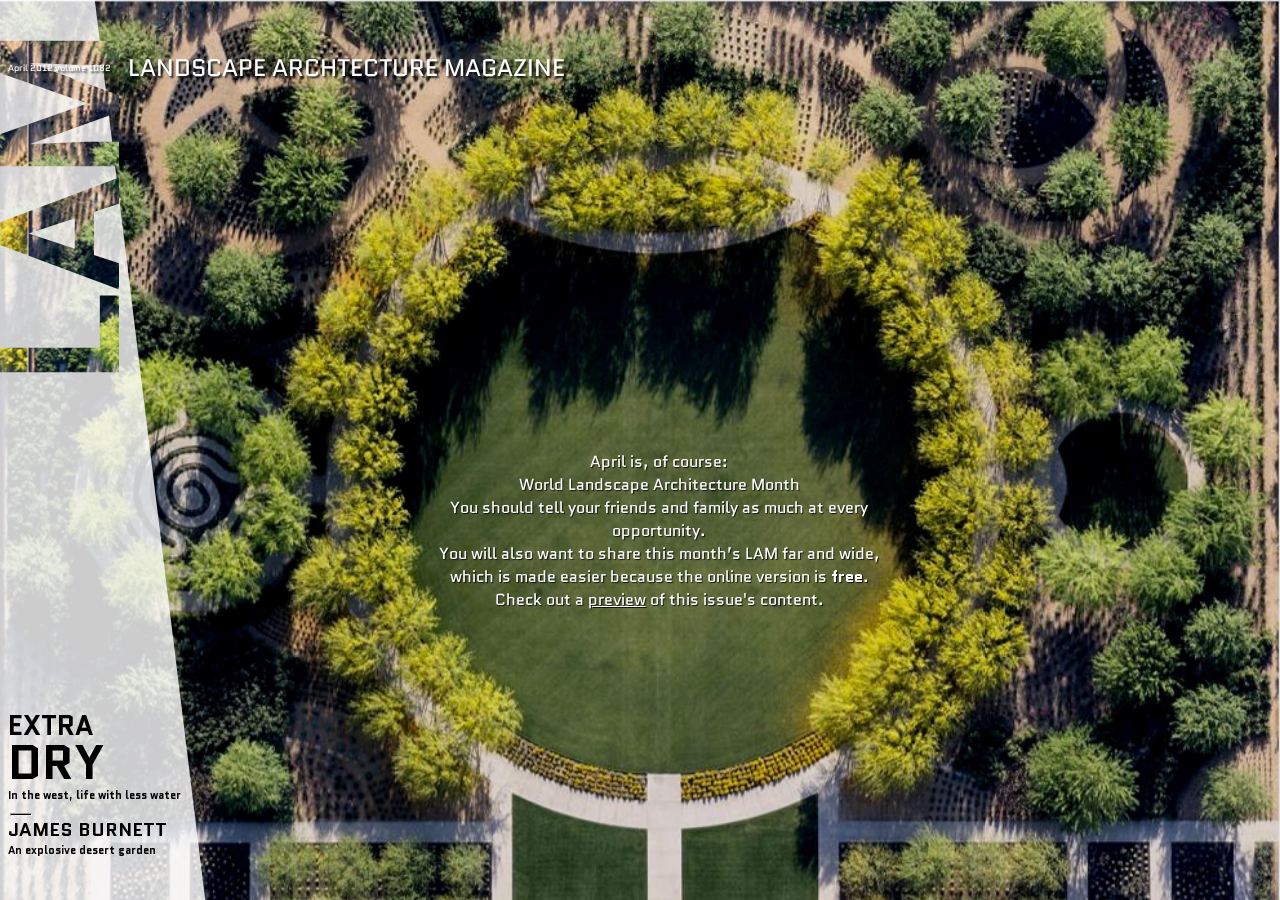
==== index.html @ 43301cc8 "LAM magazine layout" ====
<!DOCTYPE html>
<html lang="en">
<head>
    <meta charset="UTF-8">
    <title>LAM</title>
    <link rel="stylesheet" href="css/main.css">
    <link href='https://fonts.googleapis.com/css?family=Roboto:400,700,900|Rajdhani:400,600,700|Electrolize|Quantico:400,700' rel='stylesheet' type='text/css'>
</head>
<body>

<img src="img/lam.jpg" id="bg" alt="garden">
<header></header>
<h1 class="header-title">Lam</h1>
<h2 class="header-subtitle">Landscape archtecture magazine</h2>
<p class="header-issue">April 2012 volume 1082</p>
<div class="header-highlighted">
    <h2>Extra</h2><h2>Dry</h2>
    <p>In the west, life with less water</p>
    <hr>
    <h3>James Burnett</h3>
    <p>An explosive desert garden</p>
</div>

<main class="main-shaped">
    <p>
        April is, of course:<br> <a id="link" href="https://www.asla.org/contentdetail.aspx?id=45783" target="_blank">World Landscape Architecture Month</a><br>You should tell your friends and family as much at every opportunity.<br>You will also want to share this month’s LAM far and wide,<br> which is made easier because the online version is <b>free</b>.<p>Check out a <a id="modal" href="#openModal">preview</a> of this issue's content.
    </p>
</main>

<div id="openModal" class="modal">
    <div class="modal-content">
        <a href="#close" title="Close" class="modal-close">x</a>
        <ul class="issue-preview">
            <li><img src="img/thumb1.jpg" alt="garden"></li>
            <li><img src="img/thumb2.jpg" alt="garden"></li>
            <li><img src="img/thumb3.jpg" alt="garden"></li>
        </ul>
    </div>
</div>

</body>
</html>
---- css/main.css ----
@media screen and (max-width: 690px) {
  .main-shaped p {
    margin: auto 0 0 33%;
    font-size: 13px; } }
@media screen and (max-width: 479px) {
  .main-shaped p {
    background-color: rgba(34, 34, 34, 0.6); }

  .header-highlighted {
    position: fixed !important;
    top: 30em !important; } }
body {
  text-rendering: optimizeLegibility !important;
  -webkit-font-smoothing: antialiased !important;
  font-family: Quantico, sans-serif; }

h1, h2, h3 {
  text-transform: uppercase; }

h2, h3 {
  margin: 0;
  padding: 0; }

#bg {
  position: fixed;
  top: 0;
  left: 0;
  min-width: 100%;
  min-height: 100%; }

header {
  transform: skewX(7deg);
  position: absolute;
  top: 0;
  left: -100px;
  width: 250px;
  height: 100vh;
  background-color: rgba(255, 255, 255, 0.8); }

.header-title {
  position: absolute;
  top: -5px;
  left: -115px;
  font-family: Roboto, sans-serif;
  font-weight: 700;
  font-size: 10.5em;
  transform: rotate(-90deg);
  color: #fff;
  /* just incase the background-clip is not supported so text color white */
  background: url(../img/textbg.png);
  background-position: 5px 65px;
  -webkit-background-clip: text;
  -webkit-text-fill-color: transparent; }

.header-subtitle {
  position: relative;
  color: #fff;
  font-weight: 400;
  text-shadow: 2px 2px 2px rgba(0, 0, 0, 0.8);
  margin: 2.1em 5em; }

.header-issue {
  position: absolute;
  top: 5.8em;
  color: #fff;
  font-size: 9px;
  text-shadow: 2px 2px 2px rgba(0, 0, 0, 0.8); }

.header-highlighted {
  position: absolute;
  bottom: 2em; }
  .header-highlighted h2 {
    font-weight: 700;
    font-size: 3em;
    line-height: 1em; }
    .header-highlighted h2:first-of-type {
      font-size: 1.7em; }
  .header-highlighted p {
    margin: 0.7em 0 1.5em;
    font-size: 11px;
    line-height: 0.1em;
    font-weight: 700; }

hr {
  width: 20px;
  margin: 0 0.1em;
  height: 1px;
  background-color: #000; }

.main-shaped {
  position: absolute;
  top: 50%;
  right: 0;
  bottom: 0;
  left: 0;
  width: 100%; }
  .main-shaped p {
    text-align: center;
    margin: auto 30% 0 33%;
    color: #fff;
    text-shadow: 1px 1px 1px rgba(0, 0, 0, 0.8); }
  .main-shaped a {
    color: #fff;
    -webkit-transition: all .2s ease-in-out;
    transition: all .2s ease-in-out; }
  .main-shaped a:hover, .main-shaped :focus, .main-shaped :active {
    font-weight: 700; }
  .main-shaped a#link {
    text-decoration: none; }

.modal {
  position: fixed;
  font-family: Arial, Helvetica, sans-serif;
  top: 0;
  right: 0;
  bottom: 0;
  left: 0;
  background: rgba(0, 0, 0, 0.6);
  z-index: 99999;
  opacity: 0;
  -webkit-transition: opacity 400ms ease-in;
  -moz-transition: opacity 400ms ease-in;
  transition: opacity 400ms ease-in;
  pointer-events: none; }
  .modal:target {
    opacity: 1;
    pointer-events: auto; }
  .modal .modal-content {
    width: 450px;
    position: relative;
    margin: 10% auto;
    padding: 5px 20px 13px 20px;
    border-radius: 1px;
    background: #FDFDFC;
    background: -moz-linear-gradient(#FDFDFC, #9B9E91);
    background: -webkit-linear-gradient(#FDFDFC, #9B9E91);
    background: -o-linear-gradient(#FDFDFC, #9B9E91); }
  .modal .modal-close {
    background: #606061;
    color: #FFFFFF;
    line-height: 25px;
    position: absolute;
    right: 0;
    text-align: center;
    top: 0;
    width: 24px;
    text-decoration: none; }
  .modal .issue-preview {
    list-style: none;
    margin: 0;
    padding: 0; }
    .modal .issue-preview li {
      display: inline; }
    .modal .issue-preview img {
      padding: 13px;
      margin: 10px 0 0px; }

/*# sourceMappingURL=main.css.map */
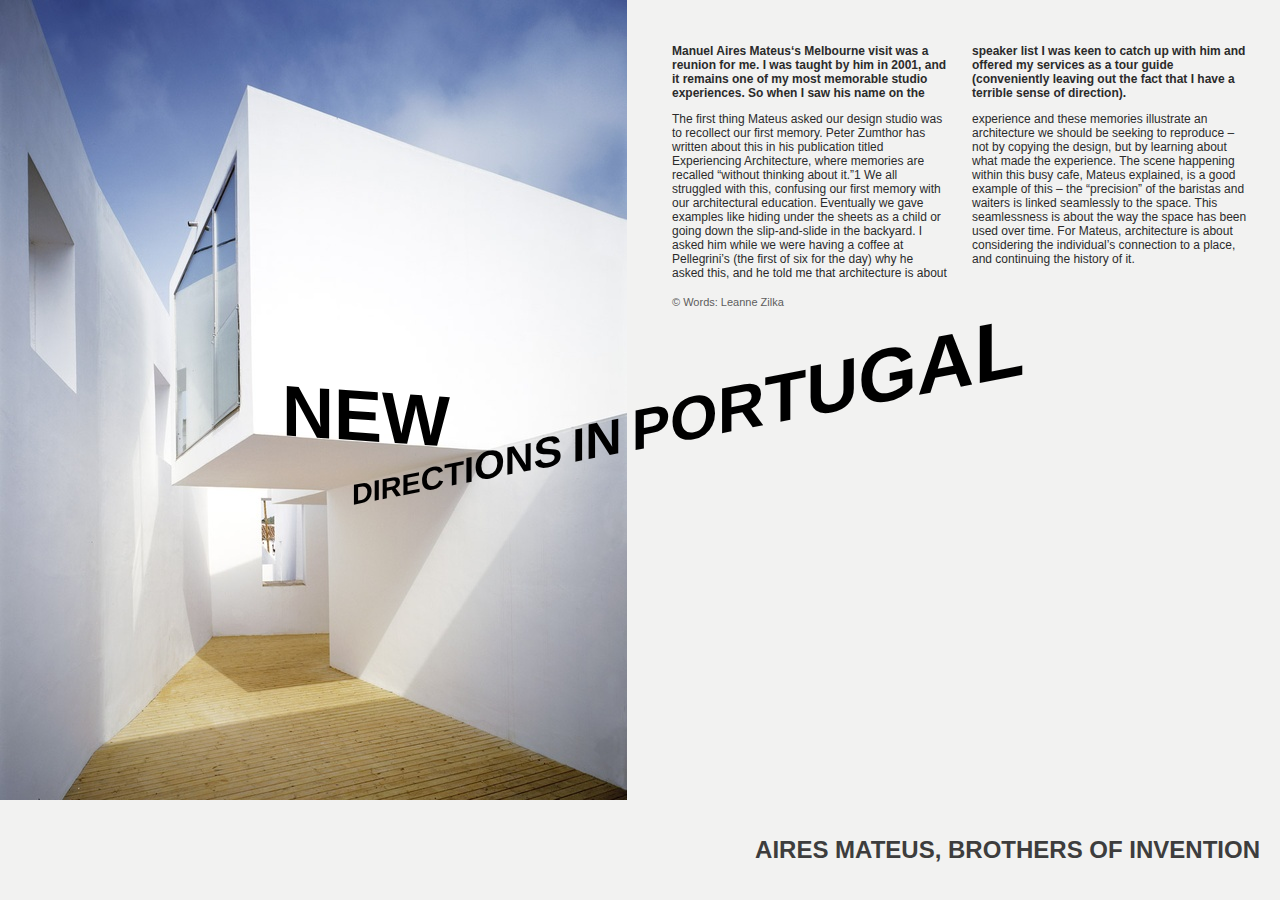
==== commit 3c18913b: "LAM magazine Portugal" ====
--- a/index.html
+++ b/index.html
@@ -2,41 +2,26 @@
 <html lang="en">
 <head>
     <meta charset="UTF-8">
-    <title>LAM</title>
+    <title>House in Alenquar, Portugal</title>
     <link rel="stylesheet" href="css/main.css">
-    <link href='https://fonts.googleapis.com/css?family=Roboto:400,700,900|Rajdhani:400,600,700|Electrolize|Quantico:400,700' rel='stylesheet' type='text/css'>
+    <link href='https://fonts.googleapis.com/css?family=Roboto:400,700,900' rel='stylesheet' type='text/css'>
 </head>
 <body>
-
-<img src="img/lam.jpg" id="bg" alt="garden">
-<header></header>
-<h1 class="header-title">Lam</h1>
-<h2 class="header-subtitle">Landscape archtecture magazine</h2>
-<p class="header-issue">April 2012 volume 1082</p>
-<div class="header-highlighted">
-    <h2>Extra</h2><h2>Dry</h2>
-    <p>In the west, life with less water</p>
-    <hr>
-    <h3>James Burnett</h3>
-    <p>An explosive desert garden</p>
-</div>
-
-<main class="main-shaped">
-    <p>
-        April is, of course:<br> <a id="link" href="https://www.asla.org/contentdetail.aspx?id=45783" target="_blank">World Landscape Architecture Month</a><br>You should tell your friends and family as much at every opportunity.<br>You will also want to share this month’s LAM far and wide,<br> which is made easier because the online version is <b>free</b>.<p>Check out a <a id="modal" href="#openModal">preview</a> of this issue's content.
-    </p>
+<main role="main">
+    <div class="img">
+        <header>
+            <h1 class="header-title-first">New</h1>
+            <h1 class="header-title-second"><span>D</span><span>i</span><span>r</span><span>e</span><span>c</span><span>t</span><span>i</span><span>o</span><span>n</span><span>s</span>
+                <span>i</span><span>n</span> <span>P</span><span>o</span><span>r</span><span>t</span><span>u</span><span>g</span><span>a</span><span>l</span>
+            </h1>
+        </header>
+    </div>
+        <div class="article">
+            <p>Manuel Aires Mateus‘s Melbourne visit was a reunion for me. I was taught by him in 2001, and it remains one of my most memorable studio experiences. So when I saw his name on the speaker list I was keen to catch up with him and offered my services as a tour guide (conveniently leaving out the fact that I have a terrible sense of direction).</p>
+            <p>The first thing Mateus asked our design studio was to recollect our first memory. Peter Zumthor has written about this in his publication titled Experiencing Architecture, where memories are recalled “without thinking about it.”1 We all struggled with this, confusing our first memory with our architectural education. Eventually we gave examples like hiding under the sheets as a child or going down the slip-and-slide in the backyard. I asked him while we were having a coffee at Pellegrini’s (the first of six for the day) why he asked this, and he told me that architecture is about experience and these memories illustrate an architecture we should be seeking to reproduce – not by copying the design, but by learning about what made the experience. The scene happening within this busy cafe, Mateus explained, is a good example of this – the “precision” of the baristas and waiters is linked seamlessly to the space. This seamlessness is about the way the space has been used over time. For Mateus, architecture is about considering the individual’s connection to a place, and continuing the history of it.</p>
+            <a href="http://architectureau.com/articles/manuel-aires-mateus-leanne-zilka/" target="_blank">&copy; Words: Leanne Zilka</a>
+            <h1>Aires Mateus, brothers of Invention</h1>
+        </div>
 </main>
-
-<div id="openModal" class="modal">
-    <div class="modal-content">
-        <a href="#close" title="Close" class="modal-close">x</a>
-        <ul class="issue-preview">
-            <li><img src="img/thumb1.jpg" alt="garden"></li>
-            <li><img src="img/thumb2.jpg" alt="garden"></li>
-            <li><img src="img/thumb3.jpg" alt="garden"></li>
-        </ul>
-    </div>
-</div>
-
 </body>
 </html>--- a/css/main.css
+++ b/css/main.css
@@ -1,158 +1,124 @@
-@media screen and (max-width: 690px) {
-  .main-shaped p {
-    margin: auto 0 0 33%;
-    font-size: 13px; } }
+@media screen and (max-width: 1024px) {
+  .header-title-first {
+    transform: skewY(-1deg) !important;
+    position: relative !important;
+    margin: 0 !important;
+    font-size: 1em !important; }
+
+  .header-title-second {
+    transform: skewY(11deg) !important;
+    font-size: 16px !important;
+    margin: 80px 0 !important;
+    position: relative !important;
+    left: 0; }
+
+  .article h1 {
+    width: 100px;
+    left: 0; } }
 @media screen and (max-width: 479px) {
-  .main-shaped p {
-    background-color: rgba(34, 34, 34, 0.6); }
+  .header-title-second {
+    width: 100px !important; } }
+* {
+  box-sizing: border-box; }
 
-  .header-highlighted {
-    position: fixed !important;
-    top: 30em !important; } }
-body {
+html, body {
   text-rendering: optimizeLegibility !important;
   -webkit-font-smoothing: antialiased !important;
-  font-family: Quantico, sans-serif; }
+  margin: 0;
+  padding: 0;
+  background-color: #F2F2F1;
+  font-family: Arial, sans-serif; }
+
+.img {
+  background-image: url("../img/houseportugal.jpg");
+  background-repeat: no-repeat;
+  background-attachment: fixed;
+  float: left;
+  margin-right: 2em;
+  height: 100vh;
+  width: 50%; }
 
 h1, h2, h3 {
   text-transform: uppercase; }
 
-h2, h3 {
-  margin: 0;
-  padding: 0; }
+div {
+  padding: 2em; }
 
-#bg {
+.header-title-first {
+  padding: 0;
+  transform: skewY(4deg);
   position: fixed;
-  top: 0;
-  left: 0;
-  min-width: 100%;
-  min-height: 100%; }
+  margin: 343px 250px;
+  font-size: 4.5em; }
 
-header {
-  transform: skewX(7deg);
+.header-title-second {
+  padding: 0;
+  transform: skewY(-11deg);
+  position: fixed;
+  width: 700px;
+  margin: 329px 320px;
+  font-size: 36px; }
+  .header-title-second span:nth-of-type(1) {
+    font-size: 0.8em; }
+  .header-title-second span:nth-of-type(2) {
+    font-size: 0.8em; }
+  .header-title-second span:nth-of-type(3) {
+    font-size: 0.8em; }
+  .header-title-second span:nth-of-type(4) {
+    font-size: 0.8em; }
+  .header-title-second span:nth-of-type(5) {
+    font-size: 0.9em; }
+  .header-title-second span:nth-of-type(6) {
+    font-size: 0.9em; }
+  .header-title-second span:nth-of-type(7) {
+    font-size: 1em; }
+  .header-title-second span:nth-of-type(8) {
+    font-size: 1.1em; }
+  .header-title-second span:nth-of-type(9) {
+    font-size: 1.1em; }
+  .header-title-second span:nth-of-type(10) {
+    font-size: 1.2em; }
+  .header-title-second span:nth-of-type(11) {
+    font-size: 1.3em; }
+  .header-title-second span:nth-of-type(12) {
+    font-size: 1.4em; }
+  .header-title-second span:nth-of-type(13) {
+    font-size: 1.6em; }
+  .header-title-second span:nth-of-type(14) {
+    font-size: 1.7em; }
+  .header-title-second span:nth-of-type(15) {
+    font-size: 1.8em; }
+  .header-title-second span:nth-of-type(16) {
+    font-size: 1.9em; }
+  .header-title-second span:nth-of-type(17) {
+    font-size: 2em; }
+  .header-title-second span:nth-of-type(18) {
+    font-size: 2.1em; }
+  .header-title-second span:nth-of-type(19) {
+    font-size: 2.2em; }
+  .header-title-second span:nth-of-type(20) {
+    font-size: 2.3em; }
+
+.article p {
+  color: #2b2b2b;
+  font-size: 12px;
+  -moz-column-width: 200px;
+  -webkit-column-width: 200px;
+  -moz-column-gap: 2em;
+  -webkit-column-gap: 2em;
+  column-width: 200px;
+  column-gap: 2em; }
+  .article p:first-of-type {
+    font-weight: 700; }
+.article h1 {
   position: absolute;
-  top: 0;
-  left: -100px;
-  width: 250px;
-  height: 100vh;
-  background-color: rgba(255, 255, 255, 0.8); }
-
-.header-title {
-  position: absolute;
-  top: -5px;
-  left: -115px;
-  font-family: Roboto, sans-serif;
-  font-weight: 700;
-  font-size: 10.5em;
-  transform: rotate(-90deg);
-  color: #fff;
-  /* just incase the background-clip is not supported so text color white */
-  background: url(../img/textbg.png);
-  background-position: 5px 65px;
-  -webkit-background-clip: text;
-  -webkit-text-fill-color: transparent; }
-
-.header-subtitle {
-  position: relative;
-  color: #fff;
-  font-weight: 400;
-  text-shadow: 2px 2px 2px rgba(0, 0, 0, 0.8);
-  margin: 2.1em 5em; }
-
-.header-issue {
-  position: absolute;
-  top: 5.8em;
-  color: #fff;
-  font-size: 9px;
-  text-shadow: 2px 2px 2px rgba(0, 0, 0, 0.8); }
-
-.header-highlighted {
-  position: absolute;
-  bottom: 2em; }
-  .header-highlighted h2 {
-    font-weight: 700;
-    font-size: 3em;
-    line-height: 1em; }
-    .header-highlighted h2:first-of-type {
-      font-size: 1.7em; }
-  .header-highlighted p {
-    margin: 0.7em 0 1.5em;
-    font-size: 11px;
-    line-height: 0.1em;
-    font-weight: 700; }
-
-hr {
-  width: 20px;
-  margin: 0 0.1em;
-  height: 1px;
-  background-color: #000; }
-
-.main-shaped {
-  position: absolute;
-  top: 50%;
-  right: 0;
-  bottom: 0;
-  left: 0;
-  width: 100%; }
-  .main-shaped p {
-    text-align: center;
-    margin: auto 30% 0 33%;
-    color: #fff;
-    text-shadow: 1px 1px 1px rgba(0, 0, 0, 0.8); }
-  .main-shaped a {
-    color: #fff;
-    -webkit-transition: all .2s ease-in-out;
-    transition: all .2s ease-in-out; }
-  .main-shaped a:hover, .main-shaped :focus, .main-shaped :active {
-    font-weight: 700; }
-  .main-shaped a#link {
-    text-decoration: none; }
-
-.modal {
-  position: fixed;
-  font-family: Arial, Helvetica, sans-serif;
-  top: 0;
-  right: 0;
-  bottom: 0;
-  left: 0;
-  background: rgba(0, 0, 0, 0.6);
-  z-index: 99999;
-  opacity: 0;
-  -webkit-transition: opacity 400ms ease-in;
-  -moz-transition: opacity 400ms ease-in;
-  transition: opacity 400ms ease-in;
-  pointer-events: none; }
-  .modal:target {
-    opacity: 1;
-    pointer-events: auto; }
-  .modal .modal-content {
-    width: 450px;
-    position: relative;
-    margin: 10% auto;
-    padding: 5px 20px 13px 20px;
-    border-radius: 1px;
-    background: #FDFDFC;
-    background: -moz-linear-gradient(#FDFDFC, #9B9E91);
-    background: -webkit-linear-gradient(#FDFDFC, #9B9E91);
-    background: -o-linear-gradient(#FDFDFC, #9B9E91); }
-  .modal .modal-close {
-    background: #606061;
-    color: #FFFFFF;
-    line-height: 25px;
-    position: absolute;
-    right: 0;
-    text-align: center;
-    top: 0;
-    width: 24px;
-    text-decoration: none; }
-  .modal .issue-preview {
-    list-style: none;
-    margin: 0;
-    padding: 0; }
-    .modal .issue-preview li {
-      display: inline; }
-    .modal .issue-preview img {
-      padding: 13px;
-      margin: 10px 0 0px; }
+  right: 20px;
+  bottom: 20px;
+  font-size: 1.5em;
+  color: #3d3d3d; }
+.article a {
+  text-decoration: none;
+  color: #5d5d5d;
+  font-size: 11px; }
 
 /*# sourceMappingURL=main.css.map */
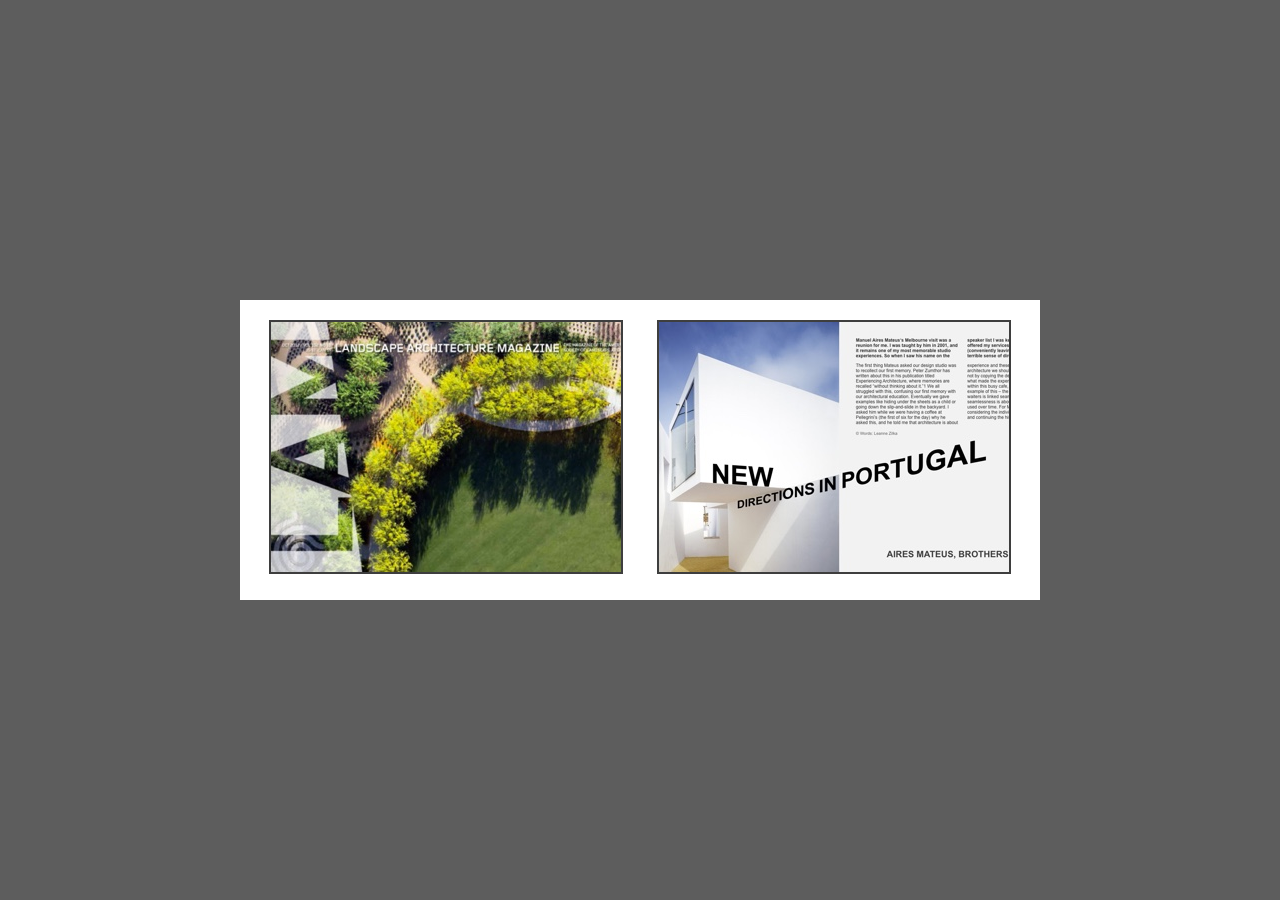
==== commit 004ebfba: "example portfolio" ====
--- a/index.html
+++ b/index.html
@@ -2,26 +2,19 @@
 <html lang="en">
 <head>
     <meta charset="UTF-8">
-    <title>House in Alenquar, Portugal</title>
+    <title>Portfolio</title>
     <link rel="stylesheet" href="css/main.css">
     <link href='https://fonts.googleapis.com/css?family=Roboto:400,700,900' rel='stylesheet' type='text/css'>
 </head>
 <body>
 <main role="main">
-    <div class="img">
-        <header>
-            <h1 class="header-title-first">New</h1>
-            <h1 class="header-title-second"><span>D</span><span>i</span><span>r</span><span>e</span><span>c</span><span>t</span><span>i</span><span>o</span><span>n</span><span>s</span>
-                <span>i</span><span>n</span> <span>P</span><span>o</span><span>r</span><span>t</span><span>u</span><span>g</span><span>a</span><span>l</span>
-            </h1>
-        </header>
-    </div>
-        <div class="article">
-            <p>Manuel Aires Mateus‘s Melbourne visit was a reunion for me. I was taught by him in 2001, and it remains one of my most memorable studio experiences. So when I saw his name on the speaker list I was keen to catch up with him and offered my services as a tour guide (conveniently leaving out the fact that I have a terrible sense of direction).</p>
-            <p>The first thing Mateus asked our design studio was to recollect our first memory. Peter Zumthor has written about this in his publication titled Experiencing Architecture, where memories are recalled “without thinking about it.”1 We all struggled with this, confusing our first memory with our architectural education. Eventually we gave examples like hiding under the sheets as a child or going down the slip-and-slide in the backyard. I asked him while we were having a coffee at Pellegrini’s (the first of six for the day) why he asked this, and he told me that architecture is about experience and these memories illustrate an architecture we should be seeking to reproduce – not by copying the design, but by learning about what made the experience. The scene happening within this busy cafe, Mateus explained, is a good example of this – the “precision” of the baristas and waiters is linked seamlessly to the space. This seamlessness is about the way the space has been used over time. For Mateus, architecture is about considering the individual’s connection to a place, and continuing the history of it.</p>
-            <a href="http://architectureau.com/articles/manuel-aires-mateus-leanne-zilka/" target="_blank">&copy; Words: Leanne Zilka</a>
-            <h1>Aires Mateus, brothers of Invention</h1>
-        </div>
+    <header>
+        <ul>
+            <li><a href="views/lam.html" target="_blank"><img alt="LAM" src="img/thumblam.jpg"></a></li>
+            <li><a href="views/portugal.html" target="_blank"><img alt="Portugal" src="img/thumbportugal.jpg"></a></li>
+        </ul>
+    </header>
+
 </main>
 </body>
 </html>--- a/css/main.css
+++ b/css/main.css
@@ -1,23 +1,3 @@
-@media screen and (max-width: 1024px) {
-  .header-title-first {
-    transform: skewY(-1deg) !important;
-    position: relative !important;
-    margin: 0 !important;
-    font-size: 1em !important; }
-
-  .header-title-second {
-    transform: skewY(11deg) !important;
-    font-size: 16px !important;
-    margin: 80px 0 !important;
-    position: relative !important;
-    left: 0; }
-
-  .article h1 {
-    width: 100px;
-    left: 0; } }
-@media screen and (max-width: 479px) {
-  .header-title-second {
-    width: 100px !important; } }
 * {
   box-sizing: border-box; }
 
@@ -26,99 +6,32 @@
   -webkit-font-smoothing: antialiased !important;
   margin: 0;
   padding: 0;
-  background-color: #F2F2F1;
+  background-color: #5d5d5d;
   font-family: Arial, sans-serif; }
 
-.img {
-  background-image: url("../img/houseportugal.jpg");
-  background-repeat: no-repeat;
-  background-attachment: fixed;
-  float: left;
-  margin-right: 2em;
-  height: 100vh;
-  width: 50%; }
+header {
+  background-color: #fff;
+  height: 300px;
+  width: 800px;
+  position: fixed;
+  top: 0;
+  right: 0;
+  bottom: 0;
+  left: 0;
+  margin: auto; }
 
 h1, h2, h3 {
   text-transform: uppercase; }
 
-div {
-  padding: 2em; }
-
-.header-title-first {
-  padding: 0;
-  transform: skewY(4deg);
-  position: fixed;
-  margin: 343px 250px;
-  font-size: 4.5em; }
-
-.header-title-second {
-  padding: 0;
-  transform: skewY(-11deg);
-  position: fixed;
-  width: 700px;
-  margin: 329px 320px;
-  font-size: 36px; }
-  .header-title-second span:nth-of-type(1) {
-    font-size: 0.8em; }
-  .header-title-second span:nth-of-type(2) {
-    font-size: 0.8em; }
-  .header-title-second span:nth-of-type(3) {
-    font-size: 0.8em; }
-  .header-title-second span:nth-of-type(4) {
-    font-size: 0.8em; }
-  .header-title-second span:nth-of-type(5) {
-    font-size: 0.9em; }
-  .header-title-second span:nth-of-type(6) {
-    font-size: 0.9em; }
-  .header-title-second span:nth-of-type(7) {
-    font-size: 1em; }
-  .header-title-second span:nth-of-type(8) {
-    font-size: 1.1em; }
-  .header-title-second span:nth-of-type(9) {
-    font-size: 1.1em; }
-  .header-title-second span:nth-of-type(10) {
-    font-size: 1.2em; }
-  .header-title-second span:nth-of-type(11) {
-    font-size: 1.3em; }
-  .header-title-second span:nth-of-type(12) {
-    font-size: 1.4em; }
-  .header-title-second span:nth-of-type(13) {
-    font-size: 1.6em; }
-  .header-title-second span:nth-of-type(14) {
-    font-size: 1.7em; }
-  .header-title-second span:nth-of-type(15) {
-    font-size: 1.8em; }
-  .header-title-second span:nth-of-type(16) {
-    font-size: 1.9em; }
-  .header-title-second span:nth-of-type(17) {
-    font-size: 2em; }
-  .header-title-second span:nth-of-type(18) {
-    font-size: 2.1em; }
-  .header-title-second span:nth-of-type(19) {
-    font-size: 2.2em; }
-  .header-title-second span:nth-of-type(20) {
-    font-size: 2.3em; }
-
-.article p {
-  color: #2b2b2b;
-  font-size: 12px;
-  -moz-column-width: 200px;
-  -webkit-column-width: 200px;
-  -moz-column-gap: 2em;
-  -webkit-column-gap: 2em;
-  column-width: 200px;
-  column-gap: 2em; }
-  .article p:first-of-type {
-    font-weight: 700; }
-.article h1 {
-  position: absolute;
-  right: 20px;
-  bottom: 20px;
-  font-size: 1.5em;
-  color: #3d3d3d; }
-.article a {
-  text-decoration: none;
-  color: #5d5d5d;
-  font-size: 11px; }
+ul {
+  padding: 20px 0;
+  margin: 0;
+  list-style: none;
+  text-align: center; }
+  ul li {
+    display: inline;
+    padding: 0 15px; }
+  ul img {
+    border: 2px solid #3e3e3e; }
 
 /*# sourceMappingURL=main.css.map */
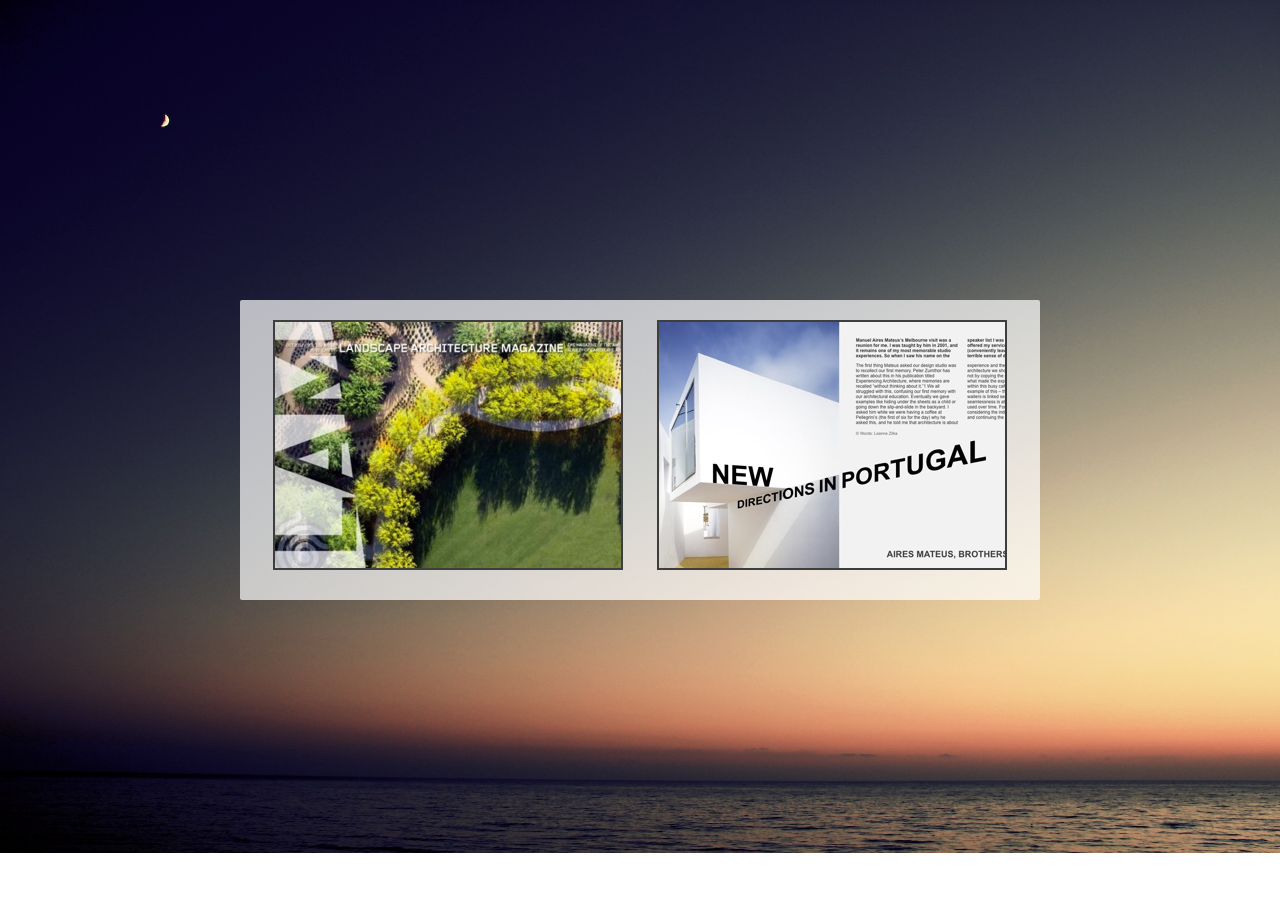
==== commit bafac09d: "background, hover effect" ====
--- a/index.html
+++ b/index.html
@@ -5,6 +5,7 @@
     <title>Portfolio</title>
     <link rel="stylesheet" href="css/main.css">
     <link href='https://fonts.googleapis.com/css?family=Roboto:400,700,900' rel='stylesheet' type='text/css'>
+    <link rel="icon" type="image/png" sizes="16x16" href="img/favicon.ico">
 </head>
 <body>
 <main role="main">
--- a/css/main.css
+++ b/css/main.css
@@ -6,11 +6,14 @@
   -webkit-font-smoothing: antialiased !important;
   margin: 0;
   padding: 0;
-  background-color: #5d5d5d;
+  background: url(../img/seasky.jpeg);
+  background-repeat: no-repeat;
+  background-size: cover;
   font-family: Arial, sans-serif; }
 
 header {
-  background-color: #fff;
+  background-color: rgba(255, 255, 255, 0.7);
+  border-radius: 2px;
   height: 300px;
   width: 800px;
   position: fixed;
@@ -29,9 +32,19 @@
   list-style: none;
   text-align: center; }
   ul li {
-    display: inline;
-    padding: 0 15px; }
-  ul img {
-    border: 2px solid #3e3e3e; }
+    border: 2px solid #3e3e3e;
+    display: inline-block;
+    margin: 0 15px;
+    width: 350px;
+    height: 250px;
+    overflow: hidden; }
+  ul li img {
+    -webkit-transform: scale(1);
+    transform: scale(1);
+    -webkit-transition: .2s ease-in-out;
+    transition: .2s ease-in-out; }
+  ul li:hover img {
+    -webkit-transform: scale(1.1);
+    transform: scale(1.1); }
 
 /*# sourceMappingURL=main.css.map */
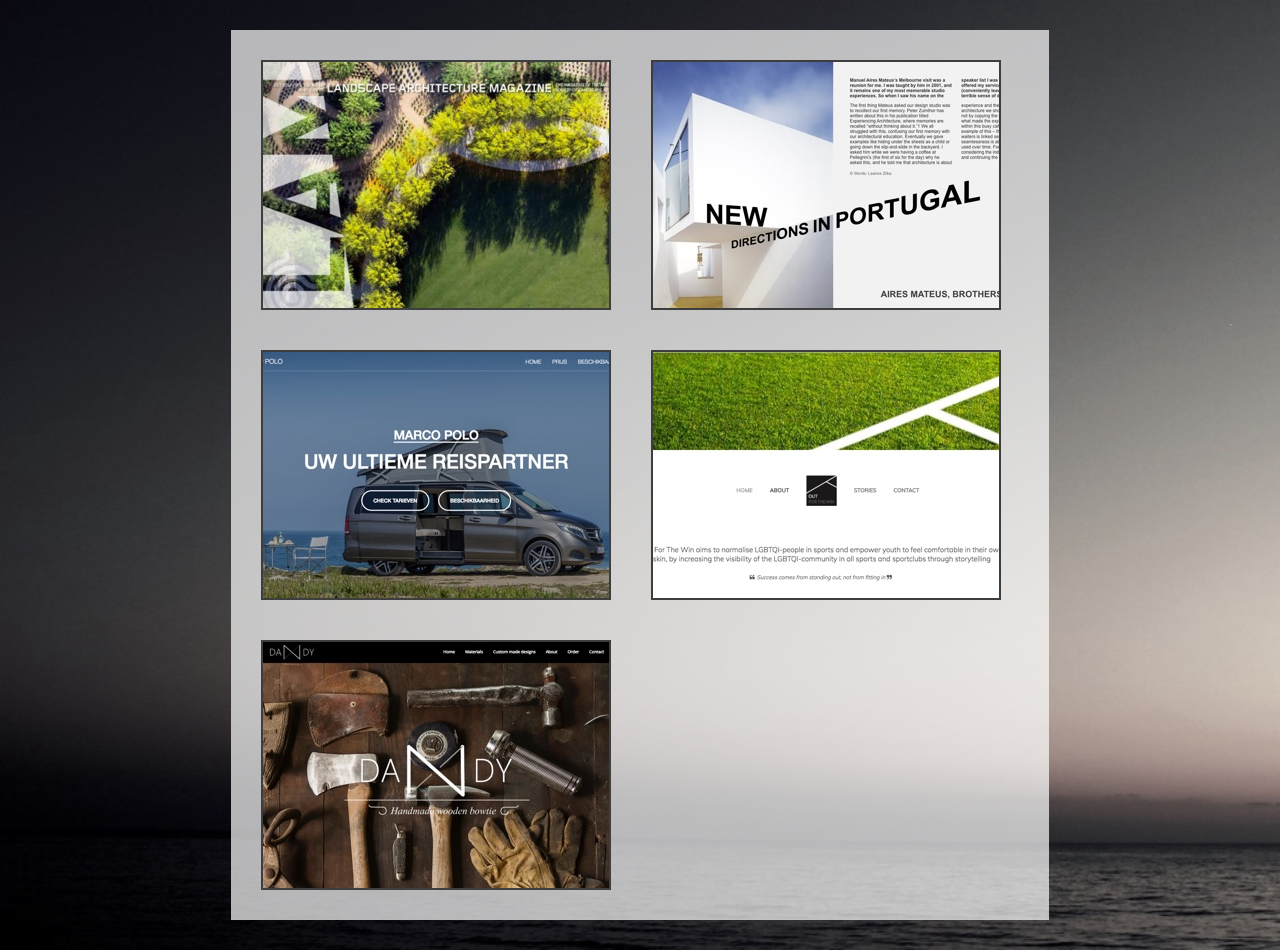
==== commit 538e150e: "update projects" ====
--- a/index.html
+++ b/index.html
@@ -4,17 +4,79 @@
     <meta charset="UTF-8">
     <title>Portfolio</title>
     <link rel="stylesheet" href="css/main.css">
+    <link href="css/font-awesome.min.css" rel="stylesheet" type="text/css">
     <link href='https://fonts.googleapis.com/css?family=Roboto:400,700,900' rel='stylesheet' type='text/css'>
-    <link rel="icon" type="image/png" sizes="16x16" href="img/favicon.ico">
+    <link rel="icon" type="image/png" sizes="16x16" href="img/fav.ico">
 </head>
 <body>
 <main role="main">
-    <header>
         <ul>
-            <li><a href="views/lam.html" target="_blank"><img alt="LAM" src="img/thumblam.jpg"></a></li>
-            <li><a href="views/portugal.html" target="_blank"><img alt="Portugal" src="img/thumbportugal.jpg"></a></li>
+            <li>
+                <figure class="cap-bot">
+                    <a href="views/lam.html" target="_blank">
+                        <img alt="LAM" src="img/thumblam.jpg"></a>
+                    <figcaption class="figcaption">
+                        <p class="figcaption__description">Layout of a magazine assignment</p>
+                        <div class="figcaption__bottom">
+                            <h1 class="figcaption__header">Lam<i class="fa fa-link"></i></h1>
+                            <a class="figcaption__bottom__link" href="views/lam.html" target="_blank"></a>
+                        </div>
+                    </figcaption>
+                </figure>
+            </li>
+            <li>
+                <figure class="cap-bot">
+                    <a href="views/portugal.html" target="_blank">
+                        <img alt="Portugal" src="img/thumbportugal.jpg"></a>
+                    <figcaption class="figcaption">
+                        <p class="figcaption__description">Layout of a magazine assignment</p>
+                        <div class="figcaption__bottom">
+                            <h1 class="figcaption__header">Portugal<i class="fa fa-link"></i></h1>
+                            <a class="figcaption__bottom__link" href="views/portugal.html" target="_blank"></a>
+                        </div>
+                    </figcaption>
+                </figure>
+            </li>
+            <li>
+                <figure class="cap-bot">
+                    <a href="http://reismetmarcopolo.be/" target="_blank">
+                        <img alt="Marcopolo" src="img/marcopolo_thumb.jpg"></a>
+                    <figcaption class="figcaption">
+                        <p class="figcaption__description">Website for renting out a mini van</p>
+                        <div class="figcaption__bottom">
+                            <h1 class="figcaption__header">Reis met Marco Polo<i class="fa fa-link"></i></h1>
+                            <a class="figcaption__bottom__link" href="http://reismetmarcopolo.be/" target="_blank"></a>
+                        </div>
+                    </figcaption>
+                </figure>
+            </li>
+            <li>
+                <figure class="cap-bot">
+                    <a href="http://outforthewin.com/" target="_blank">
+                        <img alt="OFTW" src="img/oftw_thumb.jpg"></a>
+                    <figcaption class="figcaption">
+                        <p class="figcaption__description">Website for a LGBT non-profit organisation</p>
+                        <div class="figcaption__bottom">
+                            <h1 class="figcaption__header">Out for the Win<i class="fa fa-link"></i></h1>
+                            <a class="figcaption__bottom__link" href="http://outforthewin.com/" target="_blank"></a>
+                        </div>
+                    </figcaption>
+                </figure>
+            </li>
+            <li>
+                <figure class="cap-bot">
+                    <a href="http://www.bowtie-dandy.com/" target="_blank">
+                        <img alt="bowtie-dandy" src="img/bowtie-dandy_thumb.jpg"></a>
+                    <figcaption class="figcaption">
+                        <p class="figcaption__description">Website for someone who creates wooden bowties</p>
+                        <div class="figcaption__bottom">
+                            <h1 class="figcaption__header">Bowty Dandy<i class="fa fa-link"></i></h1>
+                            <a class="figcaption__bottom__link" href="http://www.bowtie-dandy.com/" target="_blank"></a>
+                        </div>
+                    </figcaption>
+                </figure>
+            </li>
         </ul>
-    </header>
 
 </main>
 </body>
--- a/css/main.css
+++ b/css/main.css
@@ -1,22 +1,21 @@
 * {
   box-sizing: border-box; }
+
+html {
+  background-color: #000; }
 
 html, body {
   text-rendering: optimizeLegibility !important;
   -webkit-font-smoothing: antialiased !important;
   margin: 0;
   padding: 0;
-  background: url(../img/seasky.jpeg);
+  background-image: url(../img/seaskybg.jpg);
   background-repeat: no-repeat;
   background-size: cover;
   font-family: Arial, sans-serif; }
 
 header {
-  background-color: rgba(255, 255, 255, 0.7);
   border-radius: 2px;
-  height: 300px;
-  width: 800px;
-  position: fixed;
   top: 0;
   right: 0;
   bottom: 0;
@@ -26,25 +25,103 @@
 h1, h2, h3 {
   text-transform: uppercase; }
 
+main {
+  padding: 30px; }
+
 ul {
-  padding: 20px 0;
-  margin: 0;
+  background-color: rgba(255, 255, 255, 0.7) !important;
+  margin: auto;
+  padding: 10px;
   list-style: none;
-  text-align: center; }
+  display: flex;
+  flex-wrap: wrap;
+  width: 67%;
+  align-content: space-around; }
   ul li {
     border: 2px solid #3e3e3e;
     display: inline-block;
-    margin: 0 15px;
+    margin: 20px;
     width: 350px;
     height: 250px;
     overflow: hidden; }
-  ul li img {
-    -webkit-transform: scale(1);
-    transform: scale(1);
-    -webkit-transition: .2s ease-in-out;
-    transition: .2s ease-in-out; }
-  ul li:hover img {
-    -webkit-transform: scale(1.1);
-    transform: scale(1.1); }
+
+figure {
+  display: block;
+  position: relative;
+  float: left;
+  overflow: hidden;
+  width: 100%;
+  margin: 0;
+  background: #3e3e3e; }
+  figure img {
+    -webkit-transition: all 0.6s ease;
+    -moz-transition: all 0.6s ease;
+    -o-transition: all 0.6s ease; }
+  figure:hover img {
+    opacity: 0.5; }
+
+.figcaption {
+  position: absolute;
+  color: white;
+  font-weight: 600;
+  text-shadow: 1px 1px 1px rgba(0, 0, 0, 0.5);
+  opacity: 0;
+  -webkit-transition: all 0.6s ease;
+  -moz-transition: all 0.6s ease;
+  -o-transition: all 0.6s ease; }
+  .figcaption__bottom {
+    background: rgba(0, 0, 0, 0.8);
+    width: 100%;
+    margin: 0; }
+    .figcaption__bottom__link {
+      position: absolute;
+      bottom: 0;
+      left: 0;
+      right: 0;
+      top: 0; }
+  .figcaption__header {
+    text-transform: uppercase;
+    padding: 10px;
+    margin: 0;
+    position: relative; }
+    .figcaption__header i {
+      position: absolute;
+      right: 10px;
+      bottom: 20px;
+      font-size: 20px; }
+  .figcaption__description {
+    text-align: center; }
+
+figure:hover .figcaption {
+  opacity: 1; }
+
+figure:before {
+  content: "";
+  position: absolute;
+  font-weight: 800;
+  background: transparent;
+  text-shadow: 0 0 5px white;
+  width: 24px;
+  height: 24px;
+  text-align: center;
+  font-size: 14px;
+  line-height: 24px;
+  -moz-transition: all 0.6s ease;
+  opacity: 0.75; }
+
+figure:hover:before {
+  opacity: 0; }
+
+.cap-bot:before {
+  bottom: 10px;
+  left: 10px; }
+
+.cap-bot .figcaption {
+  left: 0;
+  right: 0;
+  bottom: -30%; }
+
+.cap-bot:hover .figcaption {
+  bottom: 0; }
 
 /*# sourceMappingURL=main.css.map */
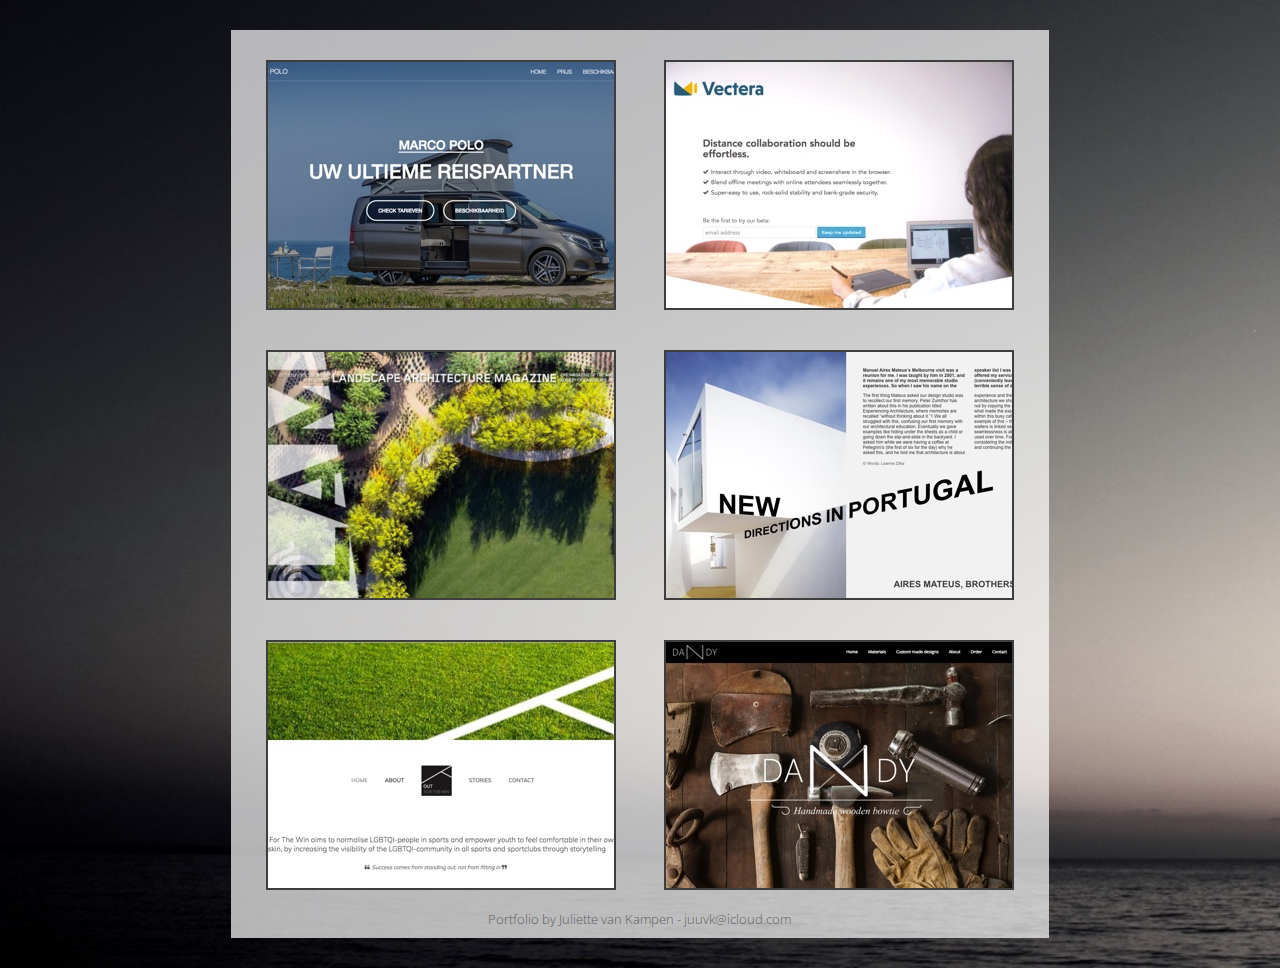
==== commit 8c857501: "media query <415" ====
--- a/index.html
+++ b/index.html
@@ -5,7 +5,7 @@
     <title>Portfolio</title>
     <link rel="stylesheet" href="css/main.css">
     <link href="css/font-awesome.min.css" rel="stylesheet" type="text/css">
-    <link href='https://fonts.googleapis.com/css?family=Roboto:400,700,900' rel='stylesheet' type='text/css'>
+    <link href='https://fonts.googleapis.com/css?family=Roboto:400,700,900|Open+Sans' rel='stylesheet' type='text/css'>
     <link rel="icon" type="image/png" sizes="16x16" href="img/fav.ico">
 </head>
 <body>
@@ -13,12 +13,38 @@
         <ul>
             <li>
                 <figure class="cap-bot">
+                    <a href="http://reismetmarcopolo.be/" target="_blank">
+                        <img alt="Marcopolo" src="img/marcopolo_thumb.jpg"></a>
+                    <figcaption class="figcaption">
+                        <p class="figcaption__description">Website for renting out a mini van for holiday purposes.</p>
+                        <div class="figcaption__bottom">
+                            <h2 class="figcaption__header">Reis met Marco Polo<i class="fa fa-link"></i></h2>
+                            <a class="figcaption__bottom__link" href="http://reismetmarcopolo.be/" target="_blank"></a>
+                        </div>
+                    </figcaption>
+                </figure>
+            </li>
+            <li>
+                <figure class="cap-bot">
+                    <a href="https://www.vectera.com/home/" target="_blank">
+                        <img alt="Vectera" src="img/vectera_thumb.jpg"></a>
+                    <figcaption class="figcaption">
+                        <p class="figcaption__description">Landing page for current project I am working on. I also made the house style, icons and logo.</p>
+                        <div class="figcaption__bottom">
+                            <h2 class="figcaption__header">Vectera<i class="fa fa-link"></i></h2>
+                            <a class="figcaption__bottom__link" href="https://www.vectera.com/home/" target="_blank"></a>
+                        </div>
+                    </figcaption>
+                </figure>
+            </li>
+            <li>
+                <figure class="cap-bot">
                     <a href="views/lam.html" target="_blank">
                         <img alt="LAM" src="img/thumblam.jpg"></a>
                     <figcaption class="figcaption">
-                        <p class="figcaption__description">Layout of a magazine assignment</p>
+                        <p class="figcaption__description">Assignment to recreate the layout of a magazine as a web page 1.</p>
                         <div class="figcaption__bottom">
-                            <h1 class="figcaption__header">Lam<i class="fa fa-link"></i></h1>
+                            <h2 class="figcaption__header">Lam<i class="fa fa-link"></i></h2>
                             <a class="figcaption__bottom__link" href="views/lam.html" target="_blank"></a>
                         </div>
                     </figcaption>
@@ -29,23 +55,10 @@
                     <a href="views/portugal.html" target="_blank">
                         <img alt="Portugal" src="img/thumbportugal.jpg"></a>
                     <figcaption class="figcaption">
-                        <p class="figcaption__description">Layout of a magazine assignment</p>
+                        <p class="figcaption__description">Assignment to recreate the layout of a magazine as a web page 2.</p>
                         <div class="figcaption__bottom">
-                            <h1 class="figcaption__header">Portugal<i class="fa fa-link"></i></h1>
+                            <h2 class="figcaption__header">Portugal<i class="fa fa-link"></i></h2>
                             <a class="figcaption__bottom__link" href="views/portugal.html" target="_blank"></a>
-                        </div>
-                    </figcaption>
-                </figure>
-            </li>
-            <li>
-                <figure class="cap-bot">
-                    <a href="http://reismetmarcopolo.be/" target="_blank">
-                        <img alt="Marcopolo" src="img/marcopolo_thumb.jpg"></a>
-                    <figcaption class="figcaption">
-                        <p class="figcaption__description">Website for renting out a mini van</p>
-                        <div class="figcaption__bottom">
-                            <h1 class="figcaption__header">Reis met Marco Polo<i class="fa fa-link"></i></h1>
-                            <a class="figcaption__bottom__link" href="http://reismetmarcopolo.be/" target="_blank"></a>
                         </div>
                     </figcaption>
                 </figure>
@@ -55,9 +68,9 @@
                     <a href="http://outforthewin.com/" target="_blank">
                         <img alt="OFTW" src="img/oftw_thumb.jpg"></a>
                     <figcaption class="figcaption">
-                        <p class="figcaption__description">Website for a LGBT non-profit organisation</p>
+                        <p class="figcaption__description">Website for a LGBT non-profit organisation, made with Wordpress.</p>
                         <div class="figcaption__bottom">
-                            <h1 class="figcaption__header">Out for the Win<i class="fa fa-link"></i></h1>
+                            <h2 class="figcaption__header">Out for the Win<i class="fa fa-link"></i></h2>
                             <a class="figcaption__bottom__link" href="http://outforthewin.com/" target="_blank"></a>
                         </div>
                     </figcaption>
@@ -68,16 +81,20 @@
                     <a href="http://www.bowtie-dandy.com/" target="_blank">
                         <img alt="bowtie-dandy" src="img/bowtie-dandy_thumb.jpg"></a>
                     <figcaption class="figcaption">
-                        <p class="figcaption__description">Website for someone who creates wooden bowties</p>
+                        <p class="figcaption__description">Website for someone who creates and sells wooden bowties. Website is made with Wordpress.</p>
                         <div class="figcaption__bottom">
-                            <h1 class="figcaption__header">Bowty Dandy<i class="fa fa-link"></i></h1>
+                            <h2 class="figcaption__header">Bowty Dandy<i class="fa fa-link"></i></h2>
                             <a class="figcaption__bottom__link" href="http://www.bowtie-dandy.com/" target="_blank"></a>
                         </div>
                     </figcaption>
                 </figure>
             </li>
+            <h3 class="main__heading">Portfolio by Juliette van Kampen - juuvk@icloud.com</h3>
         </ul>
 
 </main>
+
+<script src="js/jquery.min.js"></script>
+<script src="js/scripts.js"></script>
 </body>
 </html>--- a/css/main.css
+++ b/css/main.css
@@ -12,7 +12,7 @@
   background-image: url(../img/seaskybg.jpg);
   background-repeat: no-repeat;
   background-size: cover;
-  font-family: Arial, sans-serif; }
+  font-family: 'Open Sans', Arial, sans-serif; }
 
 header {
   border-radius: 2px;
@@ -22,11 +22,19 @@
   left: 0;
   margin: auto; }
 
-h1, h2, h3 {
+h1, h2 {
   text-transform: uppercase; }
 
 main {
   padding: 30px; }
+
+.main__heading {
+  text-align: center;
+  margin: 0;
+  width: 100%;
+  color: #606061;
+  font-weight: 300;
+  font-size: 13px; }
 
 ul {
   background-color: rgba(255, 255, 255, 0.7) !important;
@@ -38,9 +46,10 @@
   width: 67%;
   align-content: space-around; }
   ul li {
+    position: relative;
     border: 2px solid #3e3e3e;
     display: inline-block;
-    margin: 20px;
+    margin: 20px auto;
     width: 350px;
     height: 250px;
     overflow: hidden; }
@@ -58,7 +67,7 @@
     -moz-transition: all 0.6s ease;
     -o-transition: all 0.6s ease; }
   figure:hover img {
-    opacity: 0.5; }
+    opacity: 0.3; }
 
 .figcaption {
   position: absolute;
@@ -90,7 +99,12 @@
       bottom: 20px;
       font-size: 20px; }
   .figcaption__description {
-    text-align: center; }
+    text-align: center;
+    opacity: 0;
+    padding: 0 20px 50px;
+    -moz-transition: all 2s ease;
+    -webkit-transition: all 2s ease;
+    transition: all 2s ease; }
 
 figure:hover .figcaption {
   opacity: 1; }
@@ -107,7 +121,9 @@
   font-size: 14px;
   line-height: 24px;
   -moz-transition: all 0.6s ease;
-  opacity: 0.75; }
+  -webkit-transition: all 0.6s ease;
+  transition: all 0.6s ease;
+  opacity: 0.3; }
 
 figure:hover:before {
   opacity: 0; }
@@ -123,5 +139,11 @@
 
 .cap-bot:hover .figcaption {
   bottom: 0; }
+  .cap-bot:hover .figcaption__description {
+    opacity: 1; }
+
+@media only screen and (max-width: 414px) {
+  ul {
+    width: 52% !important; } }
 
 /*# sourceMappingURL=main.css.map */
